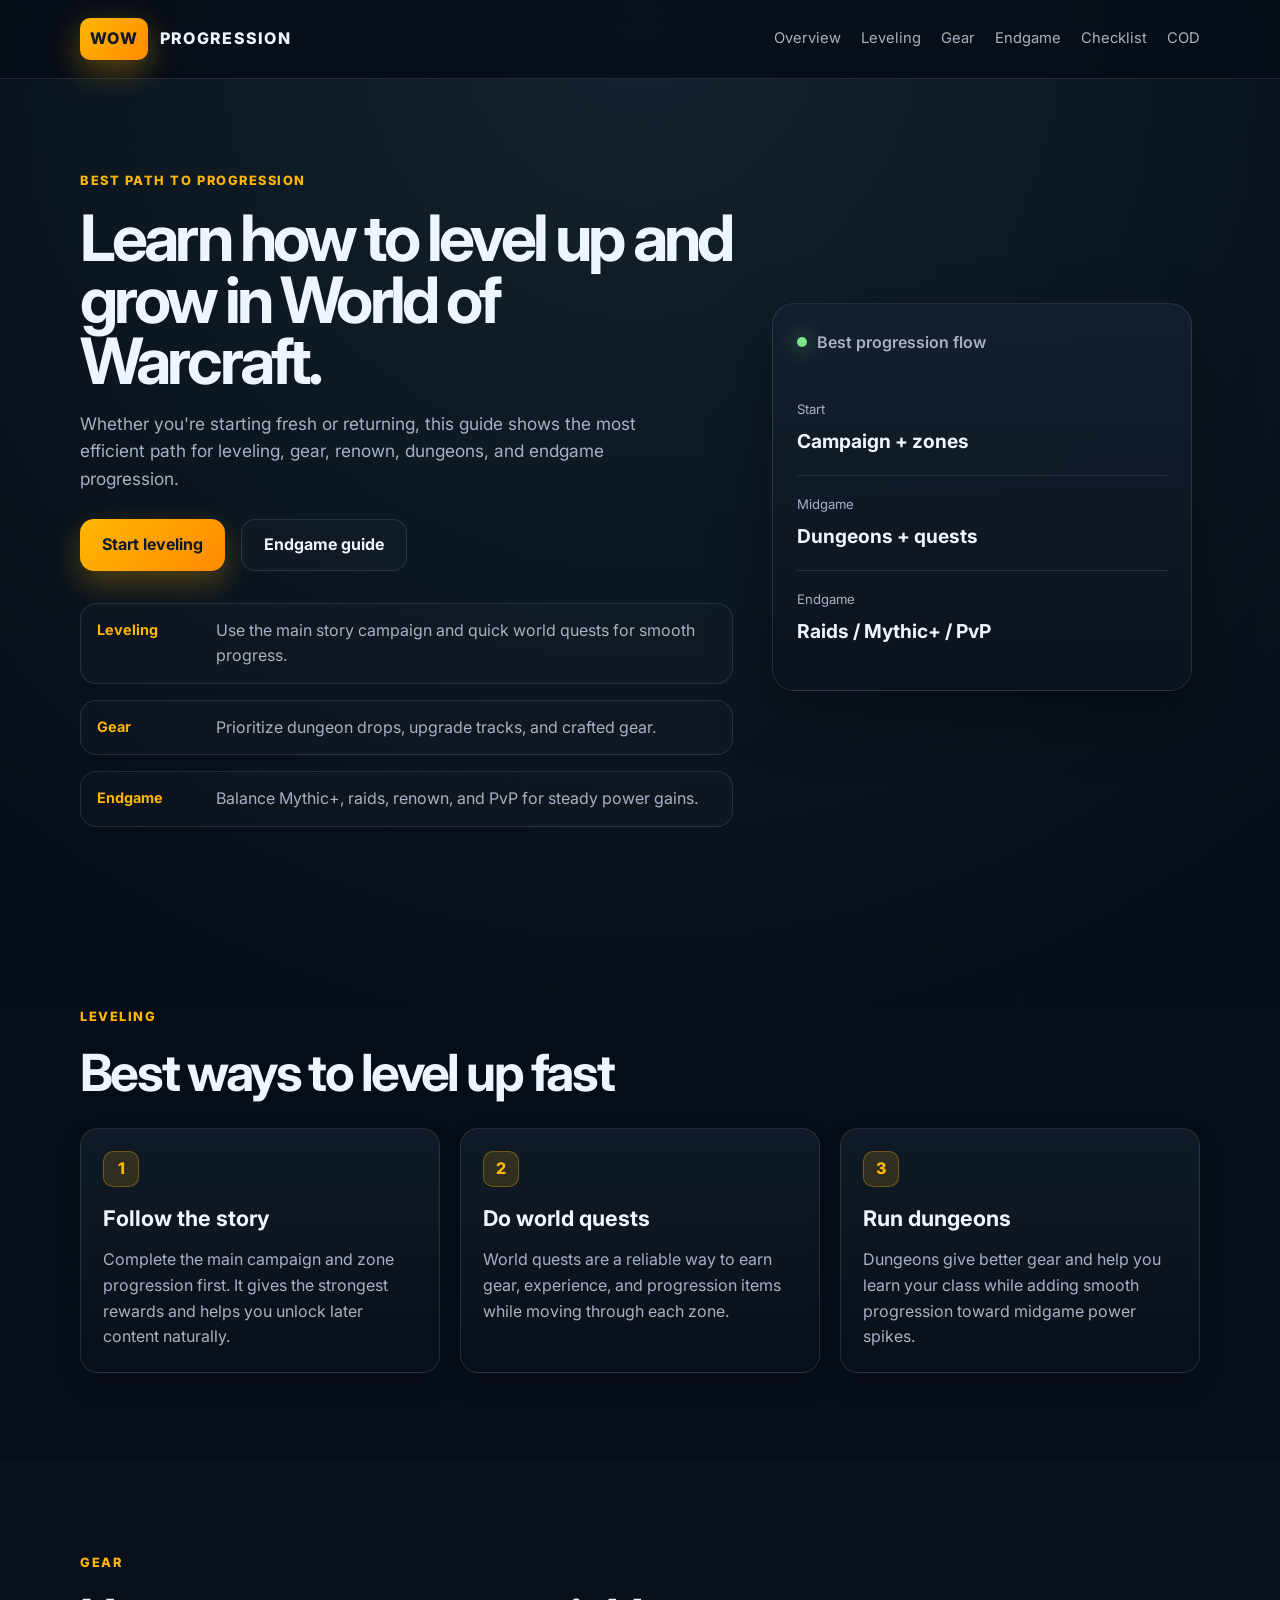
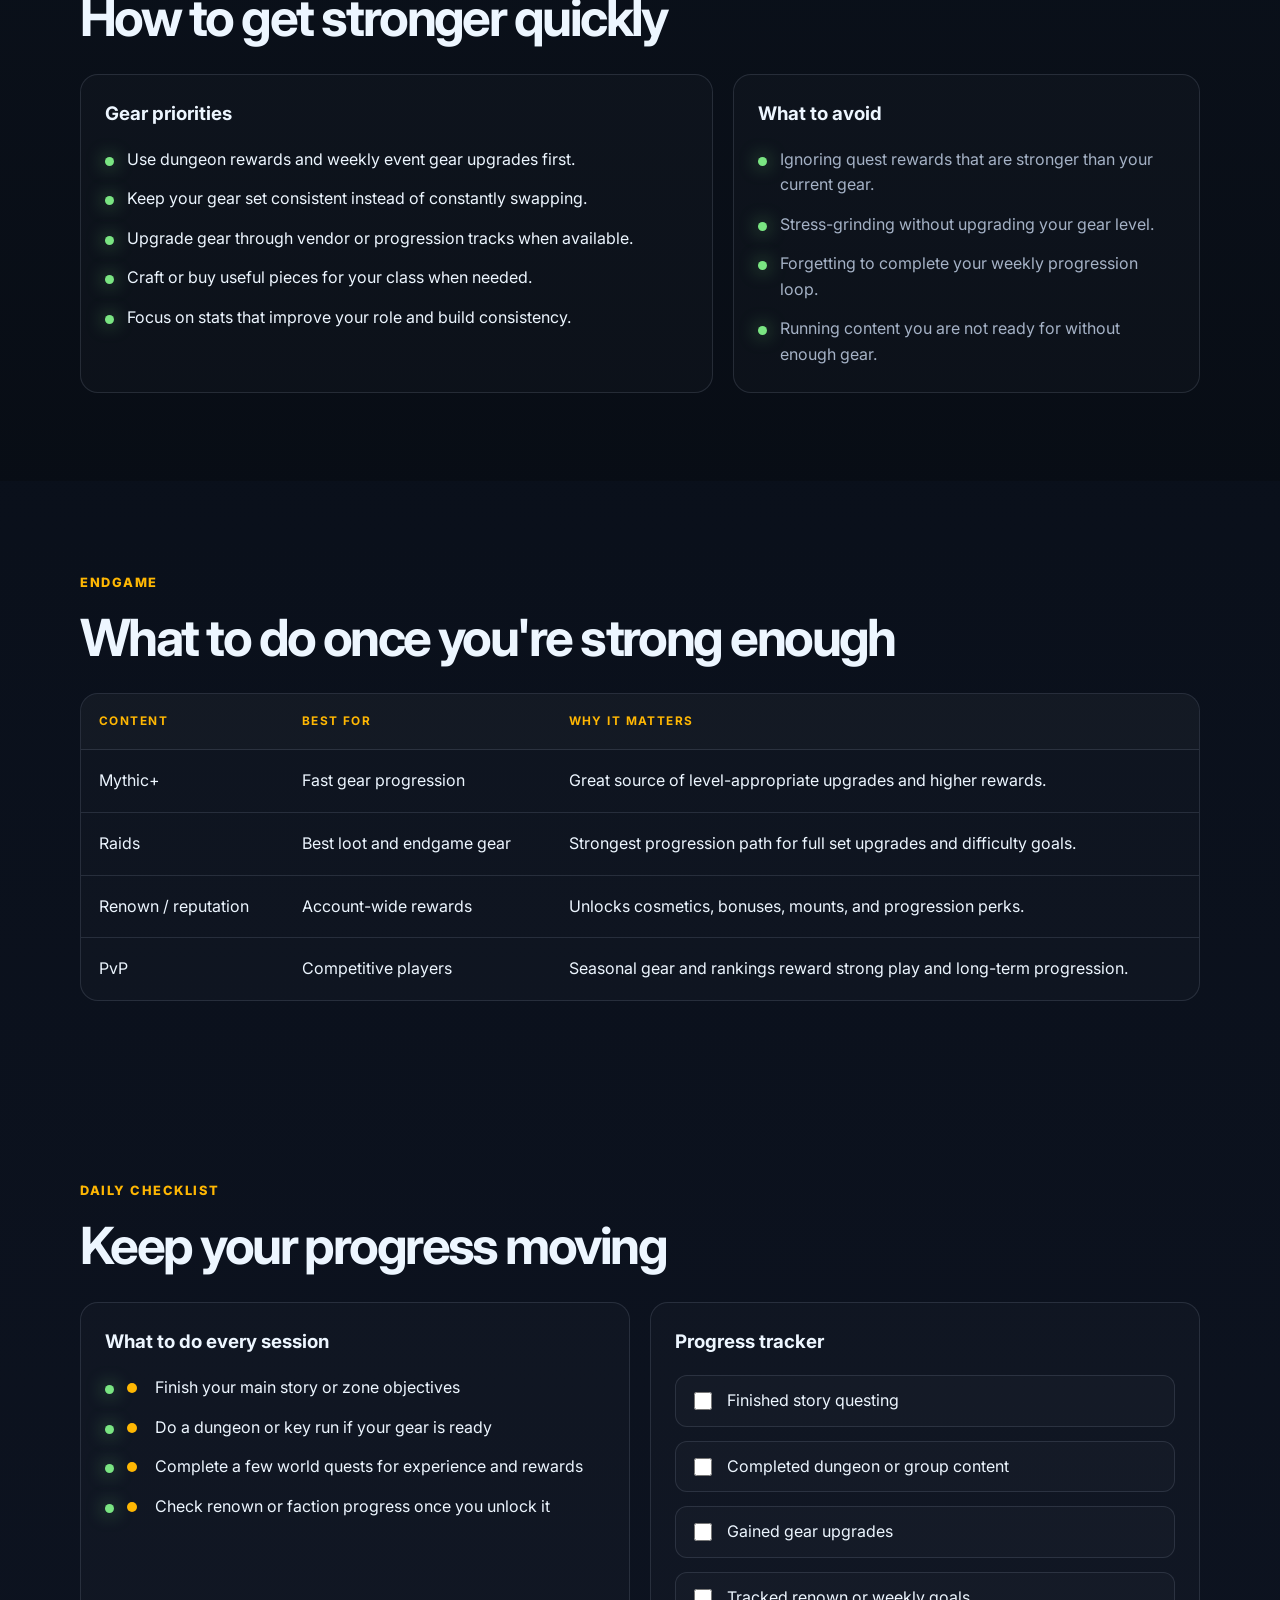
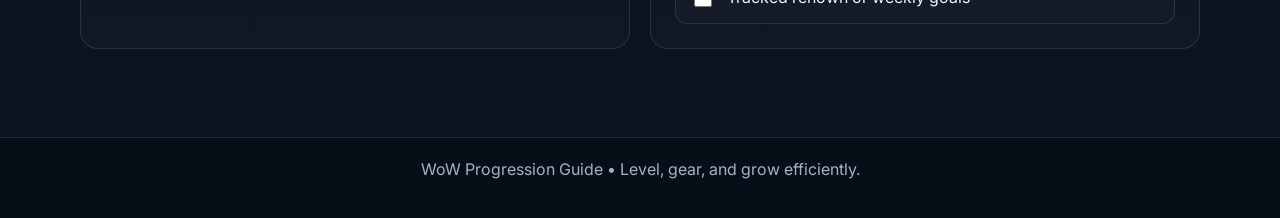
==== wow.html @ f9de0684 "Create a WoW progression guide page and link it from the main site." ====
<!DOCTYPE html>
<html lang="en">
  <head>
    <meta charset="UTF-8" />
    <meta name="viewport" content="width=device-width, initial-scale=1.0" />
    <title>WoW Progression Guide</title>
    <meta
      name="description"
      content="Learn the best ways to progress in World of Warcraft, including leveling, dungeons, gear, raids, renown, and endgame activities."
    />
    <link rel="preconnect" href="https://fonts.googleapis.com" />
    <link rel="preconnect" href="https://fonts.gstatic.com" crossorigin />
    <link
      href="https://fonts.googleapis.com/css2?family=Inter:wght@400;500;600;700;800;900&display=swap"
      rel="stylesheet"
    />
    <link rel="stylesheet" href="style.css" />
  </head>
  <body>
    <header class="site-header">
      <div class="container nav-wrap">
        <a href="index.html" class="brand">
          <span class="brand-mark">WoW</span>
          <span>Progression</span>
        </a>

        <nav class="main-nav" aria-label="Main navigation">
          <a href="#overview">Overview</a>
          <a href="#leveling">Leveling</a>
          <a href="#gear">Gear</a>
          <a href="#endgame">Endgame</a>
          <a href="#checklist">Checklist</a>
          <a href="index.html">COD</a>
        </nav>
      </div>
    </header>

    <main id="overview">
      <section class="hero section">
        <div class="container hero-grid">
          <div class="hero-copy">
            <p class="eyebrow">Best path to progression</p>
            <h1>Learn how to level up and grow in World of Warcraft.</h1>
            <p class="lead">
              Whether you're starting fresh or returning, this guide shows the most efficient path for leveling,
              gear, renown, dungeons, and endgame progression.
            </p>

            <div class="cta-row">
              <a href="#leveling" class="btn btn-primary">Start leveling</a>
              <a href="#endgame" class="btn btn-secondary">Endgame guide</a>
            </div>

            <ul class="hero-stats" aria-label="Quick strategy points">
              <li>
                <strong>Leveling</strong>
                <span>Use the main story campaign and quick world quests for smooth progress.</span>
              </li>
              <li>
                <strong>Gear</strong>
                <span>Prioritize dungeon drops, upgrade tracks, and crafted gear.</span>
              </li>
              <li>
                <strong>Endgame</strong>
                <span>Balance Mythic+, raids, renown, and PvP for steady power gains.</span>
              </li>
            </ul>
          </div>

          <div class="hero-panel">
            <div class="panel-card">
              <div class="panel-header">
                <span class="status-dot"></span>
                <span>Best progression flow</span>
              </div>

              <div class="mini-metric">
                <span>Start</span>
                <strong>Campaign + zones</strong>
              </div>
              <div class="mini-metric">
                <span>Midgame</span>
                <strong>Dungeons + quests</strong>
              </div>
              <div class="mini-metric">
                <span>Endgame</span>
                <strong>Raids / Mythic+ / PvP</strong>
              </div>
            </div>
          </div>
        </div>
      </section>

      <section class="section" id="leveling">
        <div class="container">
          <div class="section-heading">
            <p class="eyebrow">Leveling</p>
            <h2>Best ways to level up fast</h2>
          </div>

          <div class="card-grid three-up">
            <article class="info-card">
              <span class="tag">1</span>
              <h3>Follow the story</h3>
              <p>
                Complete the main campaign and zone progression first. It gives the strongest rewards and helps you unlock later content naturally.
              </p>
            </article>

            <article class="info-card">
              <span class="tag">2</span>
              <h3>Do world quests</h3>
              <p>
                World quests are a reliable way to earn gear, experience, and progression items while moving through each zone.
              </p>
            </article>

            <article class="info-card">
              <span class="tag">3</span>
              <h3>Run dungeons</h3>
              <p>
                Dungeons give better gear and help you learn your class while adding smooth progression toward midgame power spikes.
              </p>
            </article>
          </div>
        </div>
      </section>

      <section class="section accent-section" id="gear">
        <div class="container">
          <div class="section-heading">
            <p class="eyebrow">Gear</p>
            <h2>How to get stronger quickly</h2>
          </div>

          <div class="split-grid">
            <div class="panel-box">
              <h3>Gear priorities</h3>
              <ul class="check-list">
                <li>Use dungeon rewards and weekly event gear upgrades first.</li>
                <li>Keep your gear set consistent instead of constantly swapping.</li>
                <li>Upgrade gear through vendor or progression tracks when available.</li>
                <li>Craft or buy useful pieces for your class when needed.</li>
                <li>Focus on stats that improve your role and build consistency.</li>
              </ul>
            </div>

            <div class="panel-box">
              <h3>What to avoid</h3>
              <ul class="check-list muted-list">
                <li>Ignoring quest rewards that are stronger than your current gear.</li>
                <li>Stress-grinding without upgrading your gear level.</li>
                <li>Forgetting to complete your weekly progression loop.</li>
                <li>Running content you are not ready for without enough gear.</li>
              </ul>
            </div>
          </div>
        </div>
      </section>

      <section class="section" id="endgame">
        <div class="container">
          <div class="section-heading">
            <p class="eyebrow">Endgame</p>
            <h2>What to do once you're strong enough</h2>
          </div>

          <div class="table-wrap">
            <table>
              <thead>
                <tr>
                  <th>Content</th>
                  <th>Best for</th>
                  <th>Why it matters</th>
                </tr>
              </thead>
              <tbody>
                <tr>
                  <td>Mythic+</td>
                  <td>Fast gear progression</td>
                  <td>Great source of level-appropriate upgrades and higher rewards.</td>
                </tr>
                <tr>
                  <td>Raids</td>
                  <td>Best loot and endgame gear</td>
                  <td>Strongest progression path for full set upgrades and difficulty goals.</td>
                </tr>
                <tr>
                  <td>Renown / reputation</td>
                  <td>Account-wide rewards</td>
                  <td>Unlocks cosmetics, bonuses, mounts, and progression perks.</td>
                </tr>
                <tr>
                  <td>PvP</td>
                  <td>Competitive players</td>
                  <td>Seasonal gear and rankings reward strong play and long-term progression.</td>
                </tr>
              </tbody>
            </table>
          </div>
        </div>
      </section>

      <section class="section checklist-section" id="checklist">
        <div class="container">
          <div class="section-heading">
            <p class="eyebrow">Daily checklist</p>
            <h2>Keep your progress moving</h2>
          </div>

          <div class="check-grid">
            <div class="check-box">
              <h3>What to do every session</h3>
              <ul class="check-list task-list">
                <li><span class="dot"></span> Finish your main story or zone objectives</li>
                <li><span class="dot"></span> Do a dungeon or key run if your gear is ready</li>
                <li><span class="dot"></span> Complete a few world quests for experience and rewards</li>
                <li><span class="dot"></span> Check renown or faction progress once you unlock it</li>
              </ul>
            </div>

            <div class="check-box">
              <h3>Progress tracker</h3>
              <div class="tracker">
                <label class="tracker-item">
                  <input type="checkbox" />
                  <span>Finished story questing</span>
                </label>
                <label class="tracker-item">
                  <input type="checkbox" />
                  <span>Completed dungeon or group content</span>
                </label>
                <label class="tracker-item">
                  <input type="checkbox" />
                  <span>Gained gear upgrades</span>
                </label>
                <label class="tracker-item">
                  <input type="checkbox" />
                  <span>Tracked renown or weekly goals</span>
                </label>
              </div>
            </div>
          </div>
        </div>
      </section>
    </main>

    <footer class="site-footer">
      <div class="container footer-wrap">
        <p>WoW Progression Guide • Level, gear, and grow efficiently.</p>
      </div>
    </footer>

    <script src="script.js"></script>
  </body>
</html>
---- style.css ----
:root {
  --bg: #090d16;
  --bg-soft: #101827;
  --panel: rgba(17, 24, 39, 0.9);
  --panel-alt: rgba(18, 33, 50, 0.95);
  --line: rgba(148, 163, 184, 0.18);
  --text: #edf6ff;
  --muted: #a5b2c6;
  --primary: #ffb703;
  --secondary: #f94144;
  --accent: #7dd3fc;
  --success: #7ae582;
  --shadow: rgba(0, 0, 0, 0.35);
}

* {
  box-sizing: border-box;
}

html {
  scroll-behavior: smooth;
}

body {
  margin: 0;
  font-family: "Inter", sans-serif;
  background:
    radial-gradient(circle at top, rgba(125, 211, 252, 0.12), transparent 30%),
    linear-gradient(180deg, #050b13 0%, #0d1320 100%);
  color: var(--text);
  line-height: 1.6;
}

a {
  text-decoration: none;
  color: inherit;
}

img {
  max-width: 100%;
  display: block;
}

.container {
  width: min(1120px, calc(100% - 32px));
  margin: 0 auto;
}

.section {
  padding: 88px 0;
}

.site-header {
  position: sticky;
  top: 0;
  z-index: 99;
  background: rgba(7, 12, 21, 0.8);
  border-bottom: 1px solid var(--line);
  backdrop-filter: blur(10px);
}

.nav-wrap {
  min-height: 78px;
  display: flex;
  align-items: center;
  justify-content: space-between;
  gap: 20px;
}

.brand {
  display: inline-flex;
  align-items: center;
  gap: 12px;
  font-weight: 800;
  letter-spacing: 0.08em;
  text-transform: uppercase;
  color: var(--text);
}

.brand-mark {
  background: linear-gradient(135deg, var(--primary), #ff8a00);
  color: #111827;
  padding: 8px 10px;
  border-radius: 10px;
  box-shadow: 0 10px 30px rgba(255, 183, 3, 0.35);
}

.main-nav {
  display: flex;
  align-items: center;
  gap: 20px;
  color: var(--muted);
  flex-wrap: wrap;
}

.main-nav a {
  font-size: 0.92rem;
  transition: color 0.2s ease;
}

.main-nav a:hover {
  color: var(--text);
}

.hero-grid {
  display: grid;
  grid-template-columns: 1.2fr 0.8fr;
  gap: 32px;
  align-items: center;
}

.eyebrow {
  display: inline-block;
  margin: 0 0 16px;
  color: var(--primary);
  font-size: 0.8rem;
  font-weight: 800;
  letter-spacing: 0.12em;
  text-transform: uppercase;
}

h1,
h2,
h3,
p {
  margin-top: 0;
}

h1 {
  font-size: clamp(2.8rem, 5vw, 5rem);
  line-height: 0.96;
  letter-spacing: -0.06em;
  margin-bottom: 18px;
}

.lead {
  max-width: 620px;
  color: var(--muted);
  font-size: 1.08rem;
}

.cta-row {
  display: flex;
  align-items: center;
  gap: 16px;
  flex-wrap: wrap;
  margin-top: 26px;
}

.btn {
  display: inline-flex;
  align-items: center;
  justify-content: center;
  min-height: 52px;
  padding: 0 22px;
  border-radius: 14px;
  font-weight: 700;
  transition: transform 0.2s ease, box-shadow 0.2s ease;
}

.btn:hover {
  transform: translateY(-1px);
}

.btn-primary {
  background: linear-gradient(135deg, var(--primary), #ff8a00);
  color: #101827;
  box-shadow: 0 12px 30px rgba(255, 183, 3, 0.28);
}

.btn-secondary {
  background: rgba(255, 255, 255, 0.02);
  border: 1px solid var(--line);
  color: var(--text);
}

.hero-stats {
  list-style: none;
  margin: 32px 0 0;
  padding: 0;
  display: grid;
  gap: 16px;
}

.hero-stats li {
  display: flex;
  align-items: flex-start;
  gap: 14px;
  padding: 14px 16px;
  border: 1px solid var(--line);
  border-radius: 16px;
  background: rgba(255, 255, 255, 0.02);
}

.hero-stats strong {
  color: var(--primary);
  font-size: 0.9rem;
  display: block;
  min-width: 105px;
}

.hero-stats span {
  color: var(--muted);
}

.hero-panel {
  display: flex;
  justify-content: center;
}

.panel-card {
  width: min(100%, 420px);
  padding: 26px 24px;
  border-radius: 22px;
  background: linear-gradient(180deg, rgba(21, 32, 48, 0.94), rgba(12, 19, 29, 0.98));
  border: 1px solid var(--line);
  box-shadow: 0 24px 60px var(--shadow);
}

.panel-header {
  display: flex;
  align-items: center;
  gap: 10px;
  margin-bottom: 26px;
  color: var(--muted);
  font-weight: 600;
}

.status-dot {
  width: 10px;
  height: 10px;
  border-radius: 50%;
  background: var(--success);
  box-shadow: 0 0 20px rgba(122, 229, 130, 0.7);
}

.mini-metric {
  padding: 18px 0;
  border-bottom: 1px solid var(--line);
}

.mini-metric:last-child {
  border-bottom: none;
}

.mini-metric span {
  display: block;
  color: var(--muted);
  font-size: 0.82rem;
  margin-bottom: 6px;
}

.mini-metric strong {
  font-size: 1.2rem;
}

.section-heading {
  margin-bottom: 28px;
}

.section-heading h2 {
  font-size: clamp(2.1rem, 4vw, 3.2rem);
  line-height: 1.1;
  letter-spacing: -0.05em;
  margin: 0;
}

.card-grid {
  display: grid;
  gap: 20px;
}

.three-up {
  grid-template-columns: repeat(3, minmax(0, 1fr));
}

.info-card {
  background: linear-gradient(180deg, rgba(18, 28, 42, 0.9), rgba(10, 16, 25, 0.96));
  border: 1px solid var(--line);
  border-radius: 18px;
  padding: 22px;
  box-shadow: 0 14px 30px rgba(0,0,0,0.12);
}

.tag {
  display: inline-flex;
  align-items: center;
  justify-content: center;
  width: 36px;
  height: 36px;
  border-radius: 10px;
  background: rgba(255, 183, 3, 0.14);
  border: 1px solid rgba(255, 183, 3, 0.32);
  color: var(--primary);
  font-weight: 800;
  margin-bottom: 14px;
}

.info-card h3 {
  font-size: 1.35rem;
  margin-bottom: 12px;
}

.info-card p {
  margin: 0;
  color: var(--muted);
}

.accent-section {
  background: linear-gradient(180deg, rgba(11, 17, 27, 0.78), rgba(8, 13, 21, 0.96));
}

.split-grid {
  display: grid;
  grid-template-columns: 1.15fr 0.85fr;
  gap: 20px;
}

.panel-box {
  background: rgba(255,255,255,0.02);
  border: 1px solid var(--line);
  border-radius: 18px;
  padding: 24px;
}

.panel-box h3 {
  margin-bottom: 18px;
}

.check-list {
  list-style: none;
  margin: 0;
  padding: 0;
  display: grid;
  gap: 14px;
}

.check-list li {
  position: relative;
  padding-left: 22px;
  color: var(--text);
}

.check-list li::before {
  content: "";
  position: absolute;
  left: 0;
  top: 10px;
  width: 9px;
  height: 9px;
  border-radius: 50%;
  background: var(--success);
  box-shadow: 0 0 18px rgba(122, 229, 130, 0.7);
}

.muted-list li {
  color: var(--muted);
}

.table-wrap {
  overflow: hidden;
  border-radius: 18px;
  border: 1px solid var(--line);
  background: rgba(255,255,255,0.02);
}

table {
  width: 100%;
  border-collapse: collapse;
}

th,
td {
  padding: 18px 18px;
  text-align: left;
  border-bottom: 1px solid var(--line);
}

th {
  font-size: 0.74rem;
  letter-spacing: 0.12em;
  text-transform: uppercase;
  color: var(--primary);
  background: rgba(255,255,255,0.02);
}

tbody tr:last-child td {
  border-bottom: none;
}

.check-grid {
  display: grid;
  grid-template-columns: 1fr 1fr;
  gap: 20px;
}

.check-box {
  background: rgba(255,255,255,0.02);
  border: 1px solid var(--line);
  border-radius: 18px;
  padding: 24px;
}

.task-list li {
  color: var(--text);
}

.dot {
  display: inline-block;
  width: 10px;
  height: 10px;
  border-radius: 50%;
  background: var(--primary);
  margin-right: 10px;
  vertical-align: middle;
}

.task-list li {
  display: flex;
  align-items: center;
  gap: 8px;
}

.tracker {
  display: grid;
  gap: 14px;
}

.tracker-item {
  display: flex;
  align-items: center;
  gap: 12px;
  padding: 12px 14px;
  border-radius: 12px;
  background: rgba(255,255,255,0.02);
  border: 1px solid var(--line);
}

.tracker-item input {
  width: 18px;
  height: 18px;
  accent-color: var(--primary);
}

.site-footer {
  border-top: 1px solid var(--line);
  background: rgba(7, 12, 21, 0.7);
}

.footer-wrap {
  display: flex;
  justify-content: center;
  align-items: center;
  min-height: 80px;
  color: var(--muted);
}

@media (max-width: 840px) {
  .hero-grid,
  .split-grid,
  .check-grid,
  .three-up {
    grid-template-columns: 1fr;
  }

  .main-nav {
    display: none;
  }

  .section {
    padding: 72px 0;
  }
}
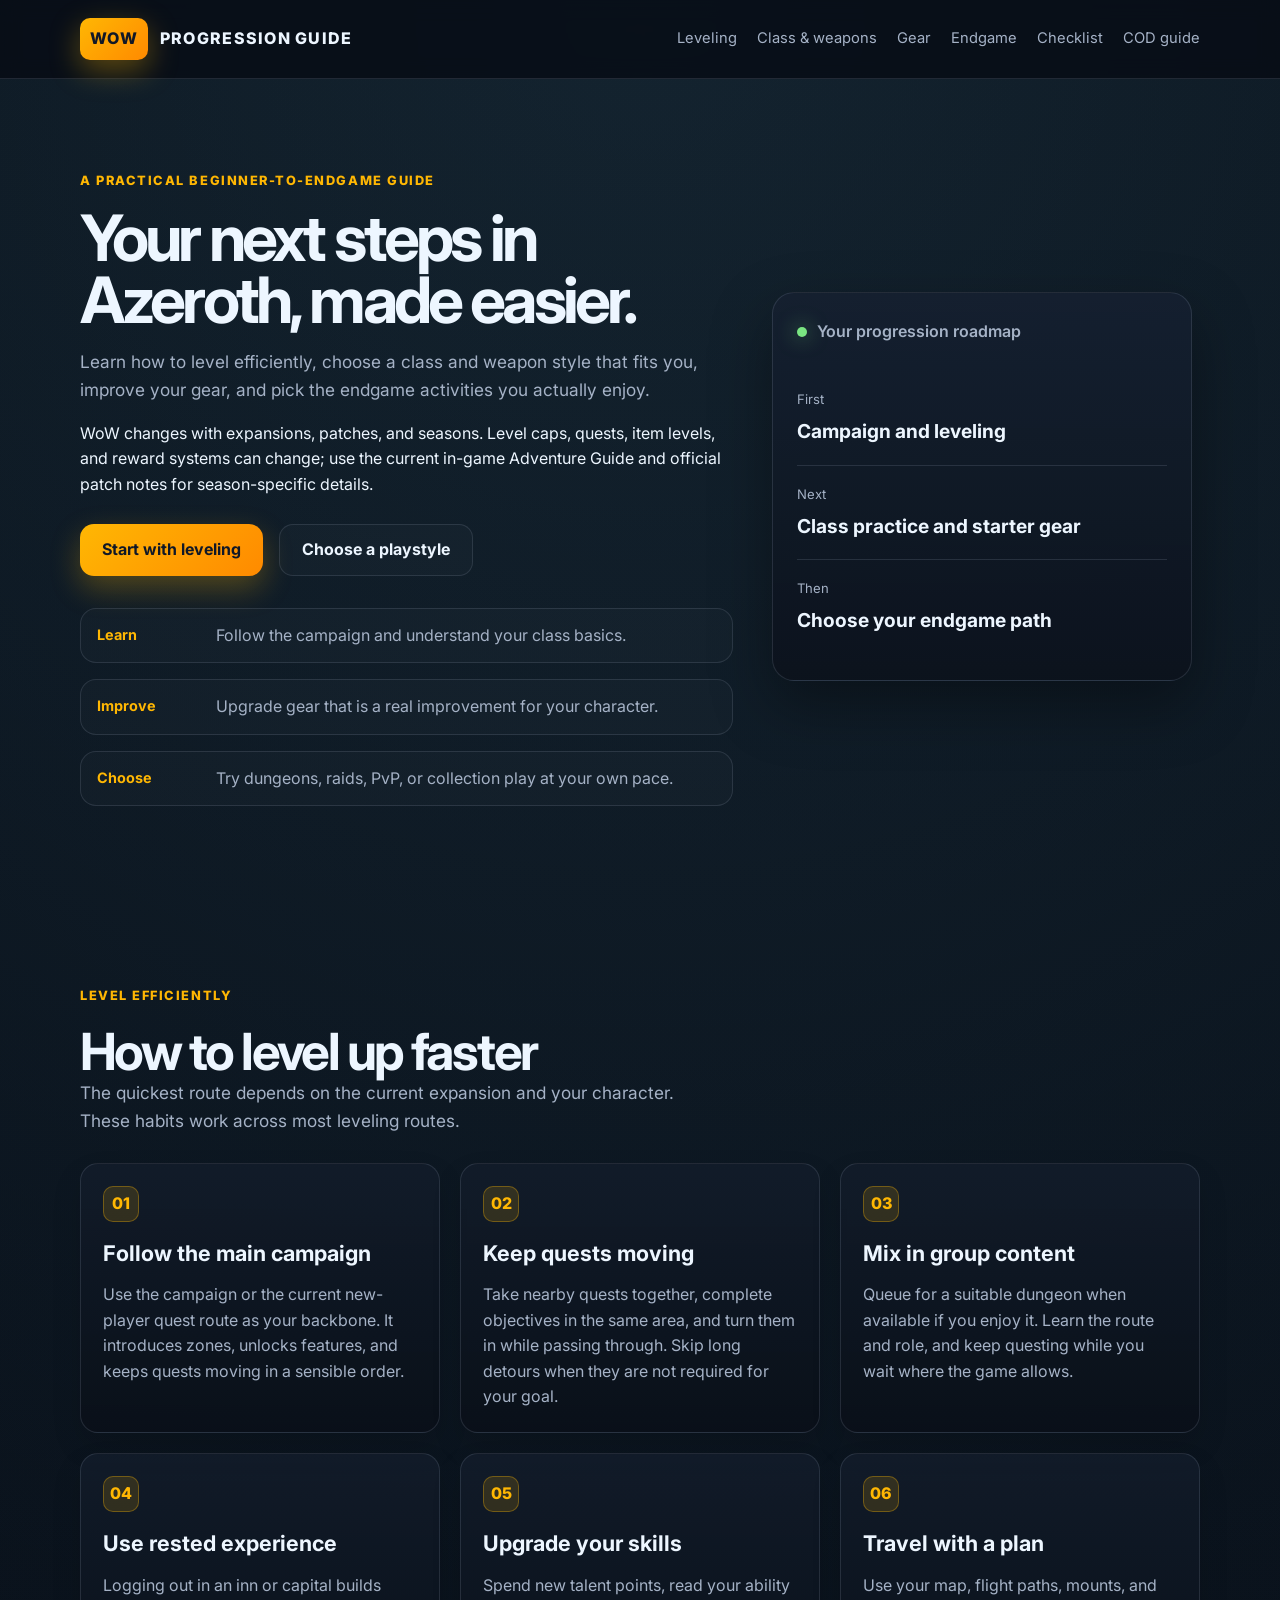
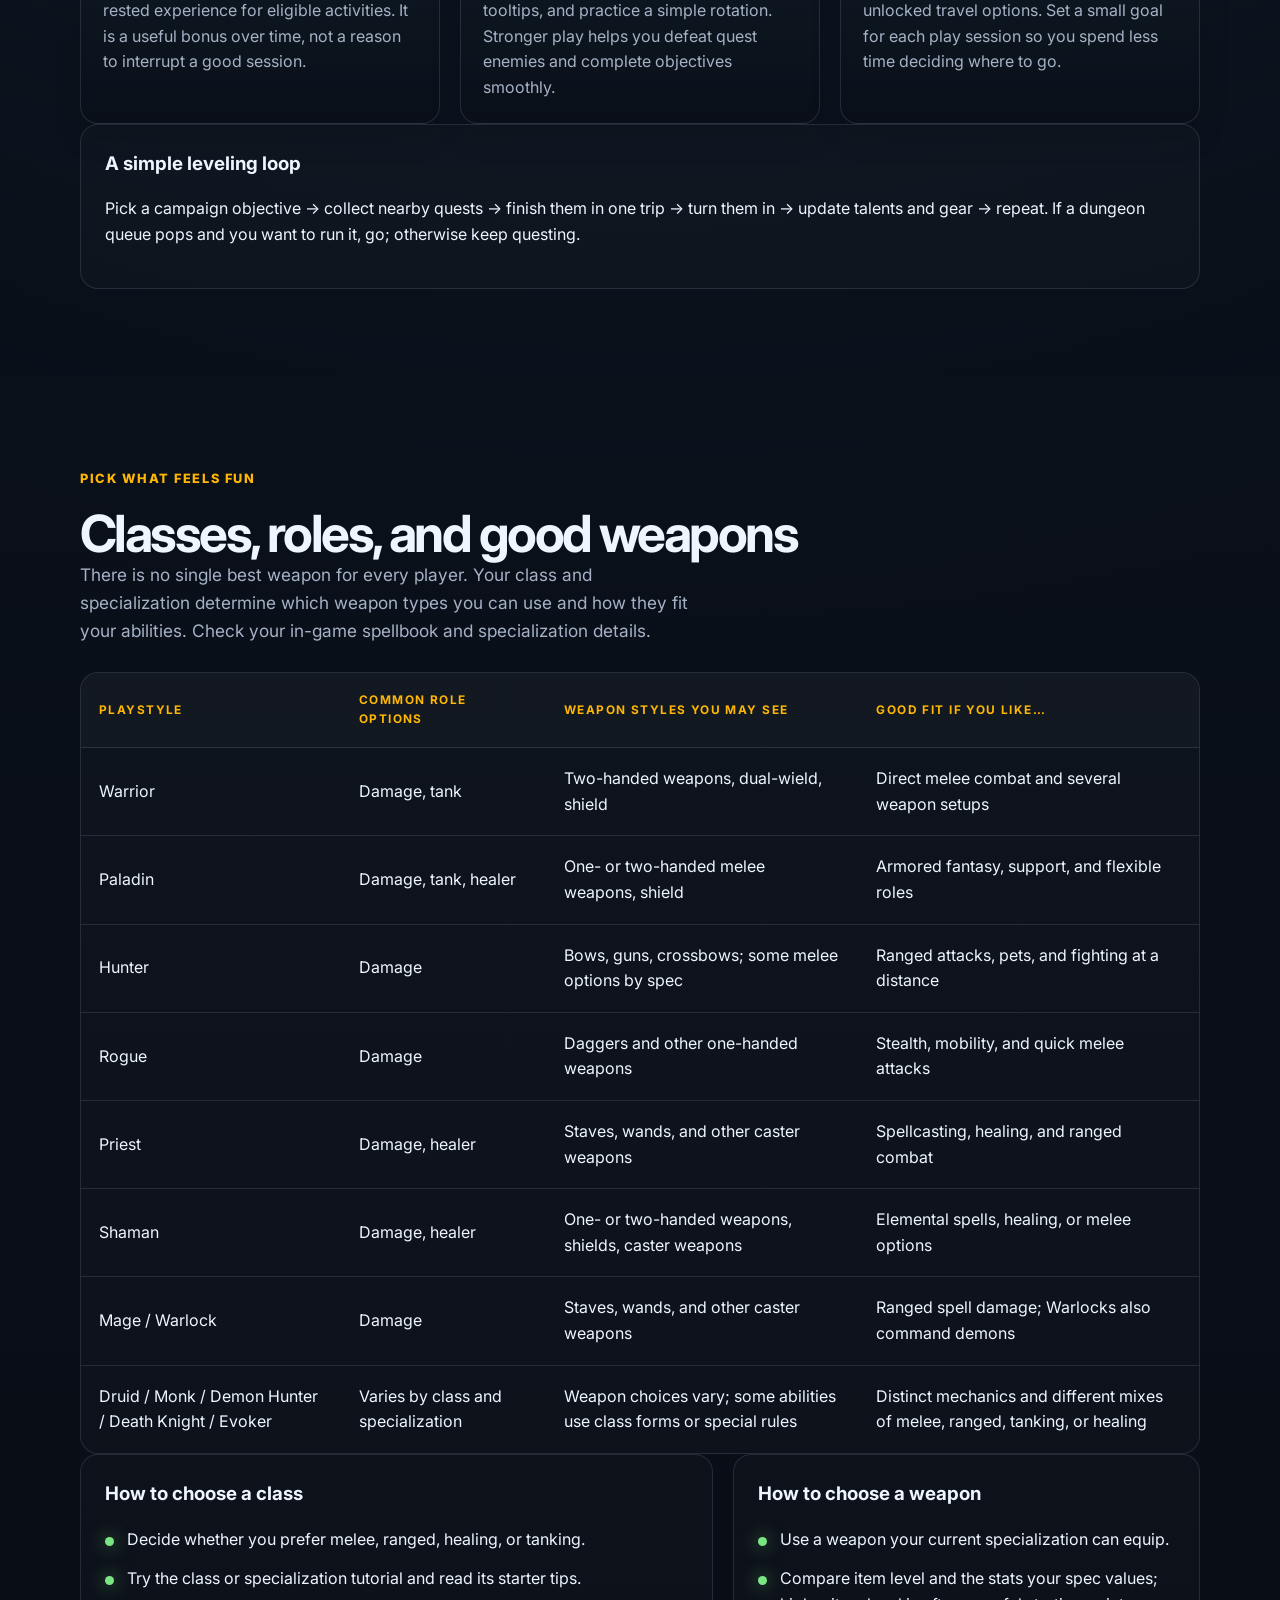
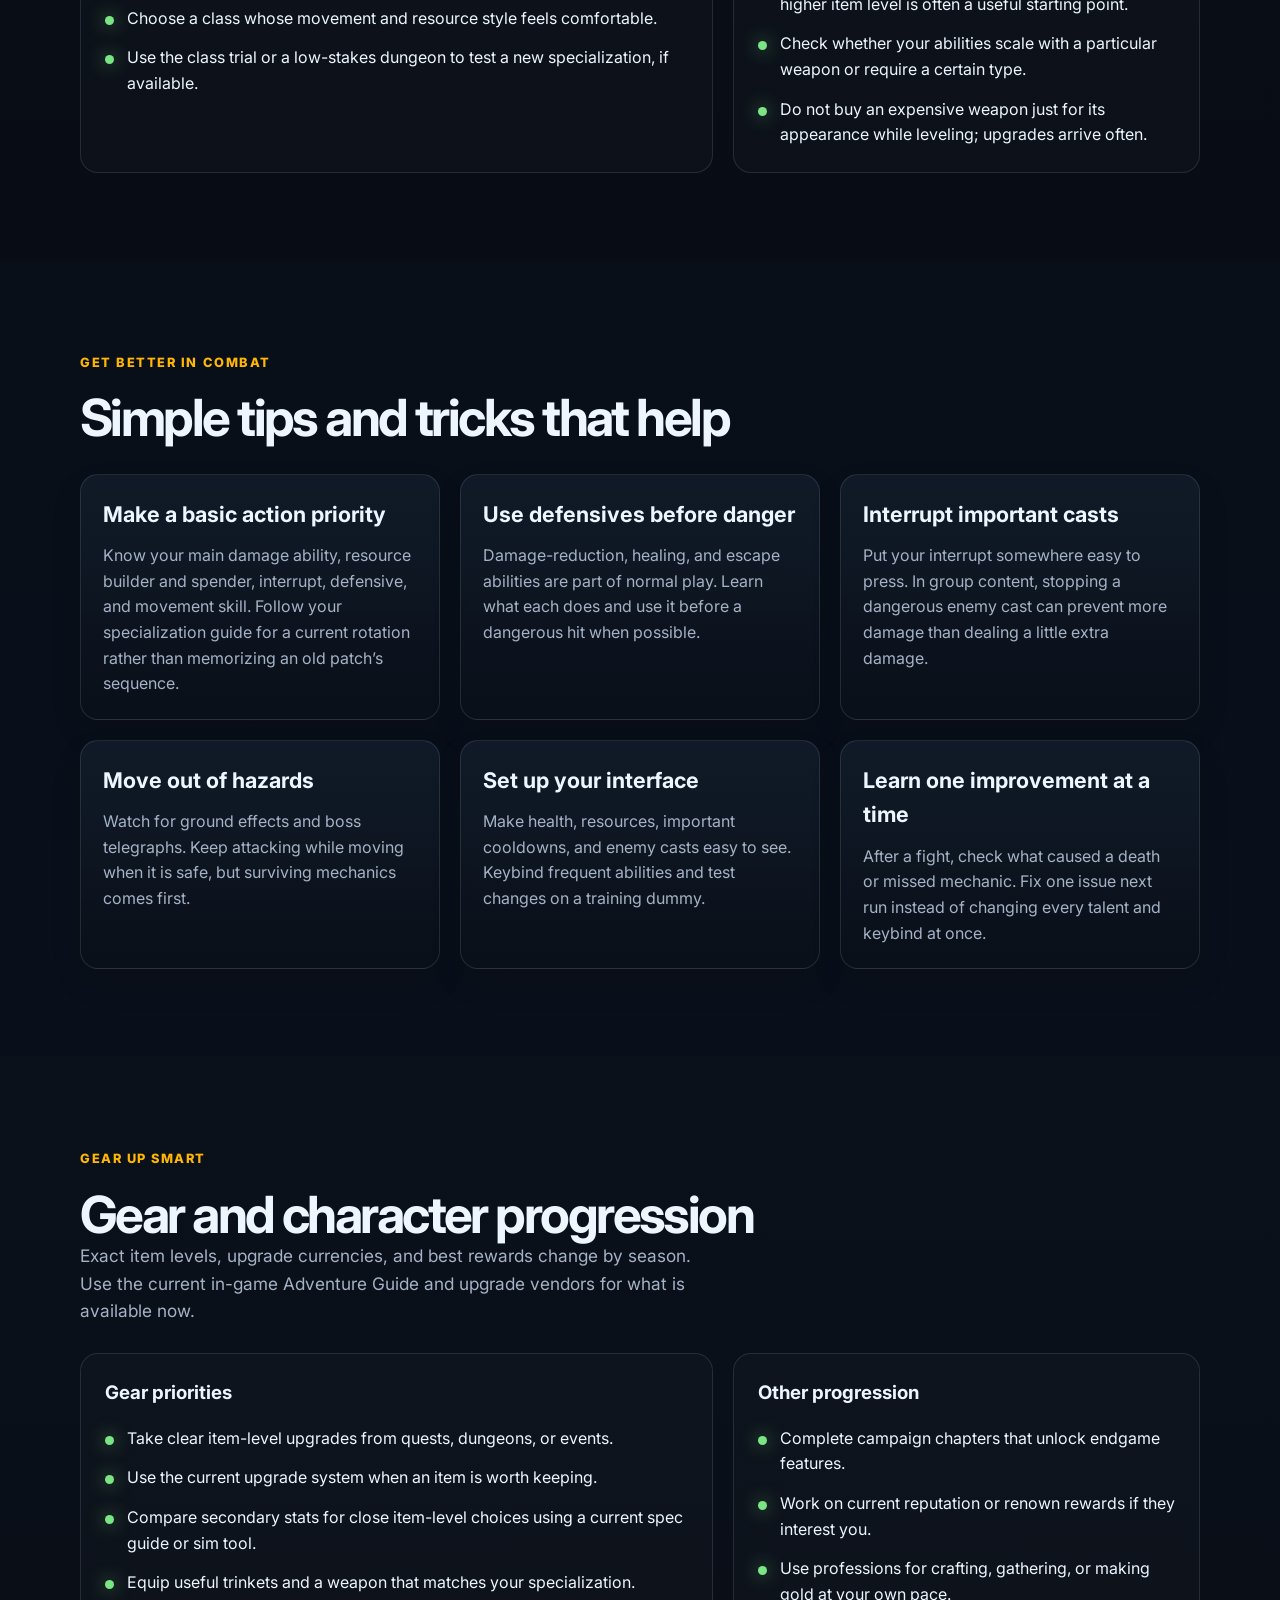
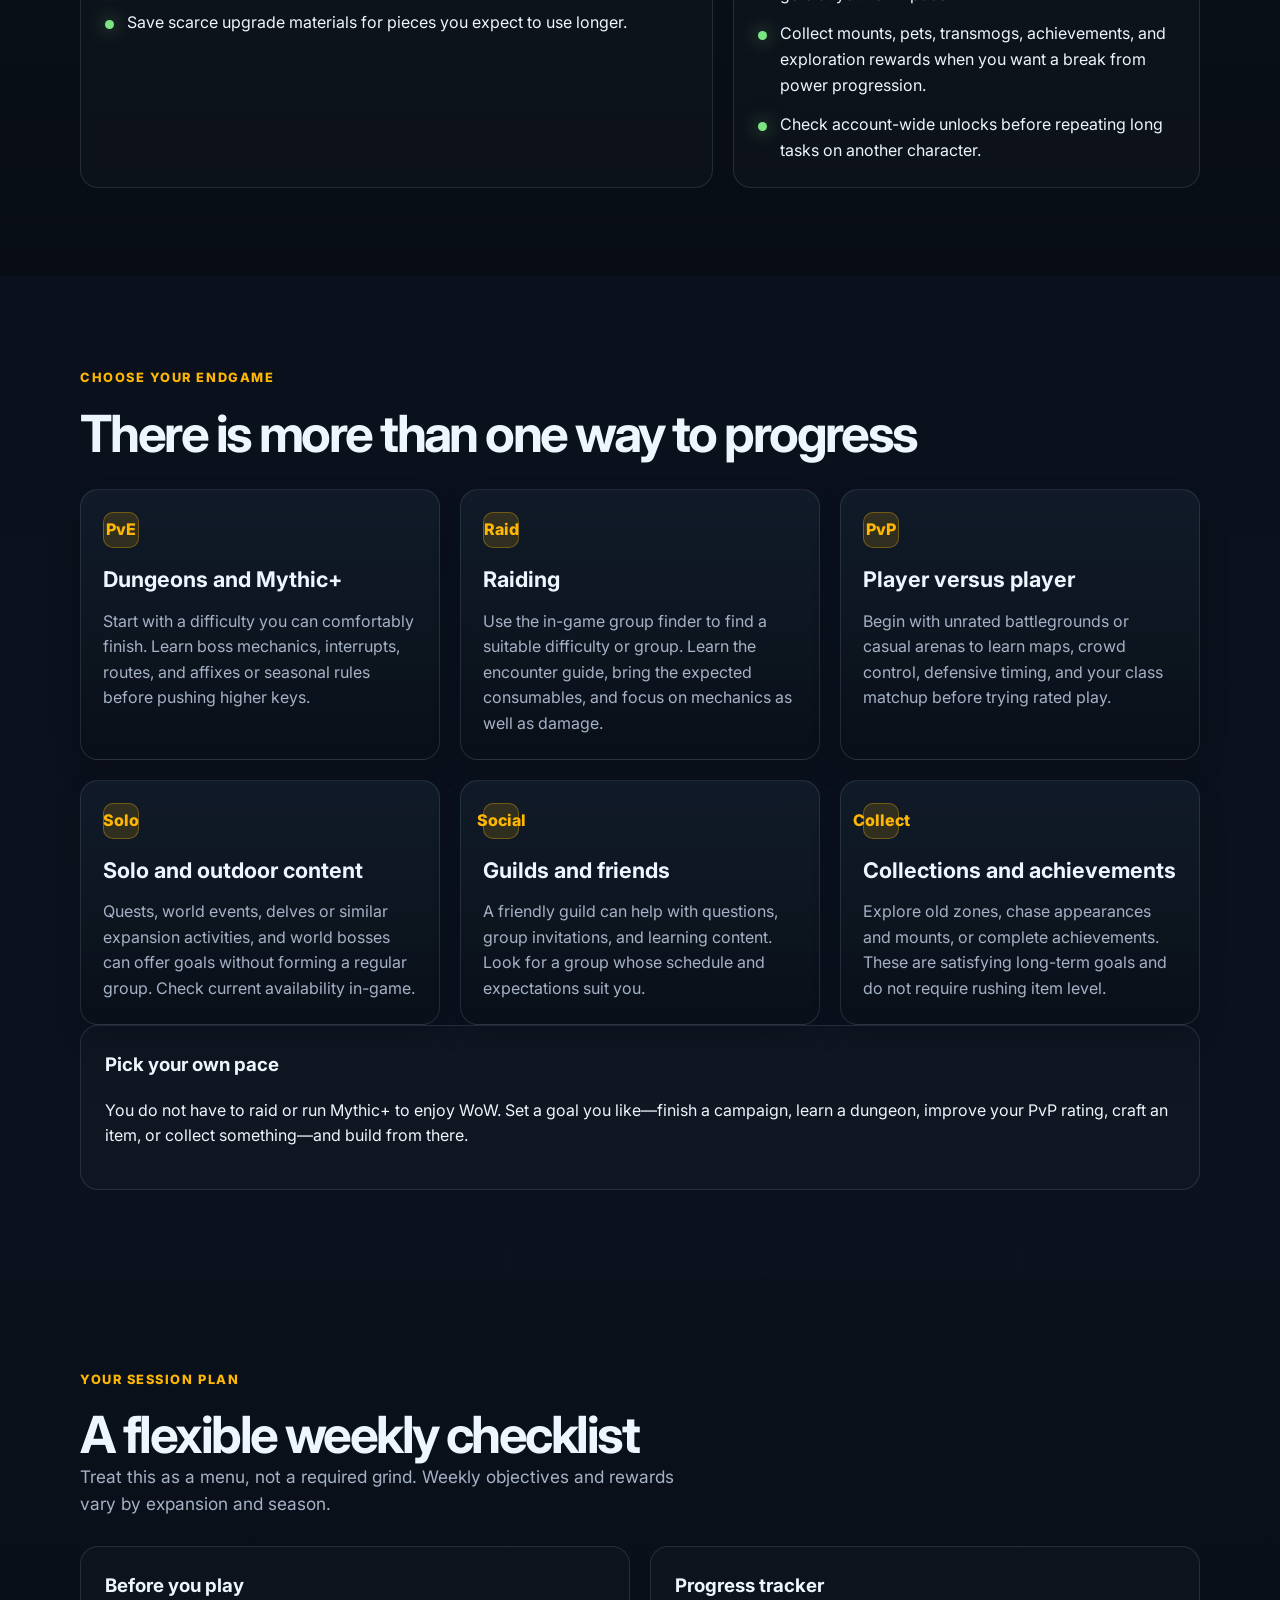
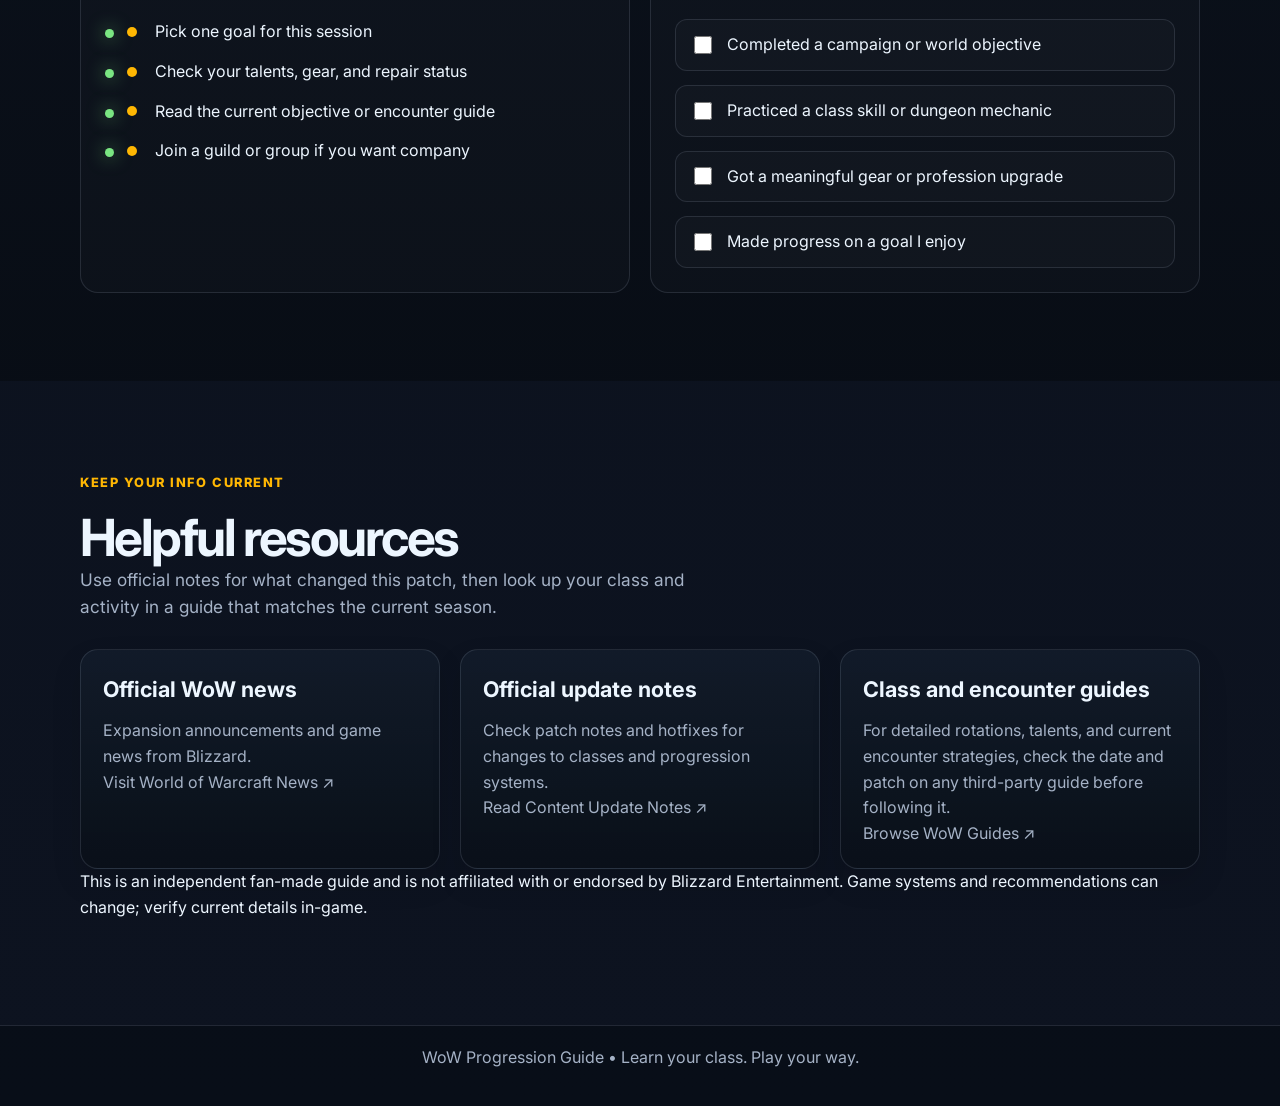
==== commit f7b387e2: "Expand WoW guide with leveling, class and weapon advice, combat tips, gearing, endgame, and current-" ====
--- a/wow.html
+++ b/wow.html
@@ -3,10 +3,11 @@
   <head>
     <meta charset="UTF-8" />
     <meta name="viewport" content="width=device-width, initial-scale=1.0" />
-    <title>WoW Progression Guide</title>
+    <meta name="theme-color" content="#090d16" />
+    <title>World of Warcraft: Complete Progression Guide</title>
     <meta
       name="description"
-      content="Learn the best ways to progress in World of Warcraft, including leveling, dungeons, gear, raids, renown, and endgame activities."
+      content="A practical World of Warcraft guide to leveling faster, choosing a class and weapons, gearing up, and learning dungeons, raids, PvP, and endgame progression."
     />
     <link rel="preconnect" href="https://fonts.googleapis.com" />
     <link rel="preconnect" href="https://fonts.gstatic.com" crossorigin />
@@ -19,238 +20,171 @@
   <body>
     <header class="site-header">
       <div class="container nav-wrap">
-        <a href="index.html" class="brand">
+        <a href="wow.html" class="brand" aria-label="WoW guide home">
           <span class="brand-mark">WoW</span>
-          <span>Progression</span>
+          <span>Progression Guide</span>
         </a>
-
         <nav class="main-nav" aria-label="Main navigation">
-          <a href="#overview">Overview</a>
           <a href="#leveling">Leveling</a>
+          <a href="#class">Class &amp; weapons</a>
           <a href="#gear">Gear</a>
           <a href="#endgame">Endgame</a>
           <a href="#checklist">Checklist</a>
-          <a href="index.html">COD</a>
+          <a href="index.html">COD guide</a>
         </nav>
       </div>
     </header>
 
-    <main id="overview">
+    <main id="top">
       <section class="hero section">
         <div class="container hero-grid">
           <div class="hero-copy">
-            <p class="eyebrow">Best path to progression</p>
-            <h1>Learn how to level up and grow in World of Warcraft.</h1>
+            <p class="eyebrow">A practical beginner-to-endgame guide</p>
+            <h1>Your next steps in Azeroth, made easier.</h1>
             <p class="lead">
-              Whether you're starting fresh or returning, this guide shows the most efficient path for leveling,
-              gear, renown, dungeons, and endgame progression.
+              Learn how to level efficiently, choose a class and weapon style that fits you,
+              improve your gear, and pick the endgame activities you actually enjoy.
             </p>
-
+            <p class="guide-note">
+              WoW changes with expansions, patches, and seasons. Level caps, quests, item levels,
+              and reward systems can change; use the current in-game Adventure Guide and official
+              patch notes for season-specific details.
+            </p>
             <div class="cta-row">
-              <a href="#leveling" class="btn btn-primary">Start leveling</a>
-              <a href="#endgame" class="btn btn-secondary">Endgame guide</a>
+              <a href="#leveling" class="btn btn-primary">Start with leveling</a>
+              <a href="#class" class="btn btn-secondary">Choose a playstyle</a>
             </div>
-
-            <ul class="hero-stats" aria-label="Quick strategy points">
-              <li>
-                <strong>Leveling</strong>
-                <span>Use the main story campaign and quick world quests for smooth progress.</span>
-              </li>
-              <li>
-                <strong>Gear</strong>
-                <span>Prioritize dungeon drops, upgrade tracks, and crafted gear.</span>
-              </li>
-              <li>
-                <strong>Endgame</strong>
-                <span>Balance Mythic+, raids, renown, and PvP for steady power gains.</span>
-              </li>
+            <ul class="hero-stats" aria-label="Progression basics">
+              <li><strong>Learn</strong><span>Follow the campaign and understand your class basics.</span></li>
+              <li><strong>Improve</strong><span>Upgrade gear that is a real improvement for your character.</span></li>
+              <li><strong>Choose</strong><span>Try dungeons, raids, PvP, or collection play at your own pace.</span></li>
             </ul>
           </div>
-
-          <div class="hero-panel">
+          <aside class="hero-panel" aria-label="Progression roadmap">
             <div class="panel-card">
-              <div class="panel-header">
-                <span class="status-dot"></span>
-                <span>Best progression flow</span>
-              </div>
-
-              <div class="mini-metric">
-                <span>Start</span>
-                <strong>Campaign + zones</strong>
-              </div>
-              <div class="mini-metric">
-                <span>Midgame</span>
-                <strong>Dungeons + quests</strong>
-              </div>
-              <div class="mini-metric">
-                <span>Endgame</span>
-                <strong>Raids / Mythic+ / PvP</strong>
-              </div>
+              <div class="panel-header"><span class="status-dot"></span><span>Your progression roadmap</span></div>
+              <div class="mini-metric"><span>First</span><strong>Campaign and leveling</strong></div>
+              <div class="mini-metric"><span>Next</span><strong>Class practice and starter gear</strong></div>
+              <div class="mini-metric"><span>Then</span><strong>Choose your endgame path</strong></div>
             </div>
-          </div>
+          </aside>
         </div>
       </section>
 
       <section class="section" id="leveling">
         <div class="container">
           <div class="section-heading">
-            <p class="eyebrow">Leveling</p>
-            <h2>Best ways to level up fast</h2>
+            <p class="eyebrow">Level efficiently</p>
+            <h2>How to level up faster</h2>
+            <p class="lead">The quickest route depends on the current expansion and your character. These habits work across most leveling routes.</p>
           </div>
+          <div class="card-grid three-up">
+            <article class="info-card"><span class="tag">01</span><h3>Follow the main campaign</h3><p>Use the campaign or the current new-player quest route as your backbone. It introduces zones, unlocks features, and keeps quests moving in a sensible order.</p></article>
+            <article class="info-card"><span class="tag">02</span><h3>Keep quests moving</h3><p>Take nearby quests together, complete objectives in the same area, and turn them in while passing through. Skip long detours when they are not required for your goal.</p></article>
+            <article class="info-card"><span class="tag">03</span><h3>Mix in group content</h3><p>Queue for a suitable dungeon when available if you enjoy it. Learn the route and role, and keep questing while you wait where the game allows.</p></article>
+            <article class="info-card"><span class="tag">04</span><h3>Use rested experience</h3><p>Logging out in an inn or capital builds rested experience for eligible activities. It is a useful bonus over time, not a reason to interrupt a good session.</p></article>
+            <article class="info-card"><span class="tag">05</span><h3>Upgrade your skills</h3><p>Spend new talent points, read your ability tooltips, and practice a simple rotation. Stronger play helps you defeat quest enemies and complete objectives smoothly.</p></article>
+            <article class="info-card"><span class="tag">06</span><h3>Travel with a plan</h3><p>Use your map, flight paths, mounts, and unlocked travel options. Set a small goal for each play session so you spend less time deciding where to go.</p></article>
+          </div>
+          <div class="panel-box guide-callout">
+            <h3>A simple leveling loop</h3>
+            <p>Pick a campaign objective → collect nearby quests → finish them in one trip → turn them in → update talents and gear → repeat. If a dungeon queue pops and you want to run it, go; otherwise keep questing.</p>
+          </div>
+        </div>
+      </section>
 
+      <section class="section accent-section" id="class">
+        <div class="container">
+          <div class="section-heading">
+            <p class="eyebrow">Pick what feels fun</p>
+            <h2>Classes, roles, and good weapons</h2>
+            <p class="lead">There is no single best weapon for every player. Your class and specialization determine which weapon types you can use and how they fit your abilities. Check your in-game spellbook and specialization details.</p>
+          </div>
+          <div class="table-wrap">
+            <table>
+              <thead><tr><th>Playstyle</th><th>Common role options</th><th>Weapon styles you may see</th><th>Good fit if you like…</th></tr></thead>
+              <tbody>
+                <tr><td>Warrior</td><td>Damage, tank</td><td>Two-handed weapons, dual-wield, shield</td><td>Direct melee combat and several weapon setups</td></tr>
+                <tr><td>Paladin</td><td>Damage, tank, healer</td><td>One- or two-handed melee weapons, shield</td><td>Armored fantasy, support, and flexible roles</td></tr>
+                <tr><td>Hunter</td><td>Damage</td><td>Bows, guns, crossbows; some melee options by spec</td><td>Ranged attacks, pets, and fighting at a distance</td></tr>
+                <tr><td>Rogue</td><td>Damage</td><td>Daggers and other one-handed weapons</td><td>Stealth, mobility, and quick melee attacks</td></tr>
+                <tr><td>Priest</td><td>Damage, healer</td><td>Staves, wands, and other caster weapons</td><td>Spellcasting, healing, and ranged combat</td></tr>
+                <tr><td>Shaman</td><td>Damage, healer</td><td>One- or two-handed weapons, shields, caster weapons</td><td>Elemental spells, healing, or melee options</td></tr>
+                <tr><td>Mage / Warlock</td><td>Damage</td><td>Staves, wands, and other caster weapons</td><td>Ranged spell damage; Warlocks also command demons</td></tr>
+                <tr><td>Druid / Monk / Demon Hunter / Death Knight / Evoker</td><td>Varies by class and specialization</td><td>Weapon choices vary; some abilities use class forms or special rules</td><td>Distinct mechanics and different mixes of melee, ranged, tanking, or healing</td></tr>
+              </tbody>
+            </table>
+          </div>
+          <div class="split-grid guide-split">
+            <div class="panel-box"><h3>How to choose a class</h3><ul class="check-list"><li>Decide whether you prefer melee, ranged, healing, or tanking.</li><li>Try the class or specialization tutorial and read its starter tips.</li><li>Choose a class whose movement and resource style feels comfortable.</li><li>Use the class trial or a low-stakes dungeon to test a new specialization, if available.</li></ul></div>
+            <div class="panel-box"><h3>How to choose a weapon</h3><ul class="check-list"><li>Use a weapon your current specialization can equip.</li><li>Compare item level and the stats your spec values; higher item level is often a useful starting point.</li><li>Check whether your abilities scale with a particular weapon or require a certain type.</li><li>Do not buy an expensive weapon just for its appearance while leveling; upgrades arrive often.</li></ul></div>
+          </div>
+        </div>
+      </section>
+
+      <section class="section" id="combat">
+        <div class="container">
+          <div class="section-heading"><p class="eyebrow">Get better in combat</p><h2>Simple tips and tricks that help</h2></div>
           <div class="card-grid three-up">
-            <article class="info-card">
-              <span class="tag">1</span>
-              <h3>Follow the story</h3>
-              <p>
-                Complete the main campaign and zone progression first. It gives the strongest rewards and helps you unlock later content naturally.
-              </p>
-            </article>
-
-            <article class="info-card">
-              <span class="tag">2</span>
-              <h3>Do world quests</h3>
-              <p>
-                World quests are a reliable way to earn gear, experience, and progression items while moving through each zone.
-              </p>
-            </article>
-
-            <article class="info-card">
-              <span class="tag">3</span>
-              <h3>Run dungeons</h3>
-              <p>
-                Dungeons give better gear and help you learn your class while adding smooth progression toward midgame power spikes.
-              </p>
-            </article>
+            <article class="info-card"><h3>Make a basic action priority</h3><p>Know your main damage ability, resource builder and spender, interrupt, defensive, and movement skill. Follow your specialization guide for a current rotation rather than memorizing an old patch’s sequence.</p></article>
+            <article class="info-card"><h3>Use defensives before danger</h3><p>Damage-reduction, healing, and escape abilities are part of normal play. Learn what each does and use it before a dangerous hit when possible.</p></article>
+            <article class="info-card"><h3>Interrupt important casts</h3><p>Put your interrupt somewhere easy to press. In group content, stopping a dangerous enemy cast can prevent more damage than dealing a little extra damage.</p></article>
+            <article class="info-card"><h3>Move out of hazards</h3><p>Watch for ground effects and boss telegraphs. Keep attacking while moving when it is safe, but surviving mechanics comes first.</p></article>
+            <article class="info-card"><h3>Set up your interface</h3><p>Make health, resources, important cooldowns, and enemy casts easy to see. Keybind frequent abilities and test changes on a training dummy.</p></article>
+            <article class="info-card"><h3>Learn one improvement at a time</h3><p>After a fight, check what caused a death or missed mechanic. Fix one issue next run instead of changing every talent and keybind at once.</p></article>
           </div>
         </div>
       </section>
 
       <section class="section accent-section" id="gear">
         <div class="container">
-          <div class="section-heading">
-            <p class="eyebrow">Gear</p>
-            <h2>How to get stronger quickly</h2>
-          </div>
-
+          <div class="section-heading"><p class="eyebrow">Gear up smart</p><h2>Gear and character progression</h2><p class="lead">Exact item levels, upgrade currencies, and best rewards change by season. Use the current in-game Adventure Guide and upgrade vendors for what is available now.</p></div>
           <div class="split-grid">
-            <div class="panel-box">
-              <h3>Gear priorities</h3>
-              <ul class="check-list">
-                <li>Use dungeon rewards and weekly event gear upgrades first.</li>
-                <li>Keep your gear set consistent instead of constantly swapping.</li>
-                <li>Upgrade gear through vendor or progression tracks when available.</li>
-                <li>Craft or buy useful pieces for your class when needed.</li>
-                <li>Focus on stats that improve your role and build consistency.</li>
-              </ul>
-            </div>
-
-            <div class="panel-box">
-              <h3>What to avoid</h3>
-              <ul class="check-list muted-list">
-                <li>Ignoring quest rewards that are stronger than your current gear.</li>
-                <li>Stress-grinding without upgrading your gear level.</li>
-                <li>Forgetting to complete your weekly progression loop.</li>
-                <li>Running content you are not ready for without enough gear.</li>
-              </ul>
-            </div>
+            <div class="panel-box"><h3>Gear priorities</h3><ul class="check-list"><li>Take clear item-level upgrades from quests, dungeons, or events.</li><li>Use the current upgrade system when an item is worth keeping.</li><li>Compare secondary stats for close item-level choices using a current spec guide or sim tool.</li><li>Equip useful trinkets and a weapon that matches your specialization.</li><li>Save scarce upgrade materials for pieces you expect to use longer.</li></ul></div>
+            <div class="panel-box"><h3>Other progression</h3><ul class="check-list"><li>Complete campaign chapters that unlock endgame features.</li><li>Work on current reputation or renown rewards if they interest you.</li><li>Use professions for crafting, gathering, or making gold at your own pace.</li><li>Collect mounts, pets, transmogs, achievements, and exploration rewards when you want a break from power progression.</li><li>Check account-wide unlocks before repeating long tasks on another character.</li></ul></div>
           </div>
         </div>
       </section>
 
       <section class="section" id="endgame">
         <div class="container">
-          <div class="section-heading">
-            <p class="eyebrow">Endgame</p>
-            <h2>What to do once you're strong enough</h2>
+          <div class="section-heading"><p class="eyebrow">Choose your endgame</p><h2>There is more than one way to progress</h2></div>
+          <div class="card-grid three-up">
+            <article class="info-card"><span class="tag">PvE</span><h3>Dungeons and Mythic+</h3><p>Start with a difficulty you can comfortably finish. Learn boss mechanics, interrupts, routes, and affixes or seasonal rules before pushing higher keys.</p></article>
+            <article class="info-card"><span class="tag">Raid</span><h3>Raiding</h3><p>Use the in-game group finder to find a suitable difficulty or group. Learn the encounter guide, bring the expected consumables, and focus on mechanics as well as damage.</p></article>
+            <article class="info-card"><span class="tag">PvP</span><h3>Player versus player</h3><p>Begin with unrated battlegrounds or casual arenas to learn maps, crowd control, defensive timing, and your class matchup before trying rated play.</p></article>
+            <article class="info-card"><span class="tag">Solo</span><h3>Solo and outdoor content</h3><p>Quests, world events, delves or similar expansion activities, and world bosses can offer goals without forming a regular group. Check current availability in-game.</p></article>
+            <article class="info-card"><span class="tag">Social</span><h3>Guilds and friends</h3><p>A friendly guild can help with questions, group invitations, and learning content. Look for a group whose schedule and expectations suit you.</p></article>
+            <article class="info-card"><span class="tag">Collect</span><h3>Collections and achievements</h3><p>Explore old zones, chase appearances and mounts, or complete achievements. These are satisfying long-term goals and do not require rushing item level.</p></article>
           </div>
+          <div class="panel-box guide-callout"><h3>Pick your own pace</h3><p>You do not have to raid or run Mythic+ to enjoy WoW. Set a goal you like—finish a campaign, learn a dungeon, improve your PvP rating, craft an item, or collect something—and build from there.</p></div>
+        </div>
+      </section>
 
-          <div class="table-wrap">
-            <table>
-              <thead>
-                <tr>
-                  <th>Content</th>
-                  <th>Best for</th>
-                  <th>Why it matters</th>
-                </tr>
-              </thead>
-              <tbody>
-                <tr>
-                  <td>Mythic+</td>
-                  <td>Fast gear progression</td>
-                  <td>Great source of level-appropriate upgrades and higher rewards.</td>
-                </tr>
-                <tr>
-                  <td>Raids</td>
-                  <td>Best loot and endgame gear</td>
-                  <td>Strongest progression path for full set upgrades and difficulty goals.</td>
-                </tr>
-                <tr>
-                  <td>Renown / reputation</td>
-                  <td>Account-wide rewards</td>
-                  <td>Unlocks cosmetics, bonuses, mounts, and progression perks.</td>
-                </tr>
-                <tr>
-                  <td>PvP</td>
-                  <td>Competitive players</td>
-                  <td>Seasonal gear and rankings reward strong play and long-term progression.</td>
-                </tr>
-              </tbody>
-            </table>
+      <section class="section accent-section" id="checklist">
+        <div class="container">
+          <div class="section-heading"><p class="eyebrow">Your session plan</p><h2>A flexible weekly checklist</h2><p class="lead">Treat this as a menu, not a required grind. Weekly objectives and rewards vary by expansion and season.</p></div>
+          <div class="check-grid">
+            <div class="check-box"><h3>Before you play</h3><ul class="check-list task-list"><li><span class="dot"></span>Pick one goal for this session</li><li><span class="dot"></span>Check your talents, gear, and repair status</li><li><span class="dot"></span>Read the current objective or encounter guide</li><li><span class="dot"></span>Join a guild or group if you want company</li></ul></div>
+            <div class="check-box"><h3>Progress tracker</h3><div class="tracker"><label class="tracker-item"><input type="checkbox" /><span>Completed a campaign or world objective</span></label><label class="tracker-item"><input type="checkbox" /><span>Practiced a class skill or dungeon mechanic</span></label><label class="tracker-item"><input type="checkbox" /><span>Got a meaningful gear or profession upgrade</span></label><label class="tracker-item"><input type="checkbox" /><span>Made progress on a goal I enjoy</span></label></div></div>
           </div>
         </div>
       </section>
 
-      <section class="section checklist-section" id="checklist">
+      <section class="section" id="resources">
         <div class="container">
-          <div class="section-heading">
-            <p class="eyebrow">Daily checklist</p>
-            <h2>Keep your progress moving</h2>
+          <div class="section-heading"><p class="eyebrow">Keep your info current</p><h2>Helpful resources</h2><p class="lead">Use official notes for what changed this patch, then look up your class and activity in a guide that matches the current season.</p></div>
+          <div class="card-grid three-up">
+            <article class="info-card"><h3>Official WoW news</h3><p>Expansion announcements and game news from Blizzard.</p><p><a class="resource-link" href="https://worldofwarcraft.blizzard.com/en-us/news" target="_blank" rel="noopener noreferrer">Visit World of Warcraft News ↗</a></p></article>
+            <article class="info-card"><h3>Official update notes</h3><p>Check patch notes and hotfixes for changes to classes and progression systems.</p><p><a class="resource-link" href="https://worldofwarcraft.blizzard.com/en-us/content-update-notes" target="_blank" rel="noopener noreferrer">Read Content Update Notes ↗</a></p></article>
+            <article class="info-card"><h3>Class and encounter guides</h3><p>For detailed rotations, talents, and current encounter strategies, check the date and patch on any third-party guide before following it.</p><p><a class="resource-link" href="https://www.icy-veins.com/wow/" target="_blank" rel="noopener noreferrer">Browse WoW Guides ↗</a></p></article>
           </div>
-
-          <div class="check-grid">
-            <div class="check-box">
-              <h3>What to do every session</h3>
-              <ul class="check-list task-list">
-                <li><span class="dot"></span> Finish your main story or zone objectives</li>
-                <li><span class="dot"></span> Do a dungeon or key run if your gear is ready</li>
-                <li><span class="dot"></span> Complete a few world quests for experience and rewards</li>
-                <li><span class="dot"></span> Check renown or faction progress once you unlock it</li>
-              </ul>
-            </div>
-
-            <div class="check-box">
-              <h3>Progress tracker</h3>
-              <div class="tracker">
-                <label class="tracker-item">
-                  <input type="checkbox" />
-                  <span>Finished story questing</span>
-                </label>
-                <label class="tracker-item">
-                  <input type="checkbox" />
-                  <span>Completed dungeon or group content</span>
-                </label>
-                <label class="tracker-item">
-                  <input type="checkbox" />
-                  <span>Gained gear upgrades</span>
-                </label>
-                <label class="tracker-item">
-                  <input type="checkbox" />
-                  <span>Tracked renown or weekly goals</span>
-                </label>
-              </div>
-            </div>
-          </div>
+          <p class="guide-disclaimer">This is an independent fan-made guide and is not affiliated with or endorsed by Blizzard Entertainment. Game systems and recommendations can change; verify current details in-game.</p>
         </div>
       </section>
     </main>
 
-    <footer class="site-footer">
-      <div class="container footer-wrap">
-        <p>WoW Progression Guide • Level, gear, and grow efficiently.</p>
-      </div>
-    </footer>
-
+    <footer class="site-footer"><div class="container footer-wrap"><p>WoW Progression Guide • Learn your class. Play your way.</p></div></footer>
     <script src="script.js"></script>
   </body>
 </html>
